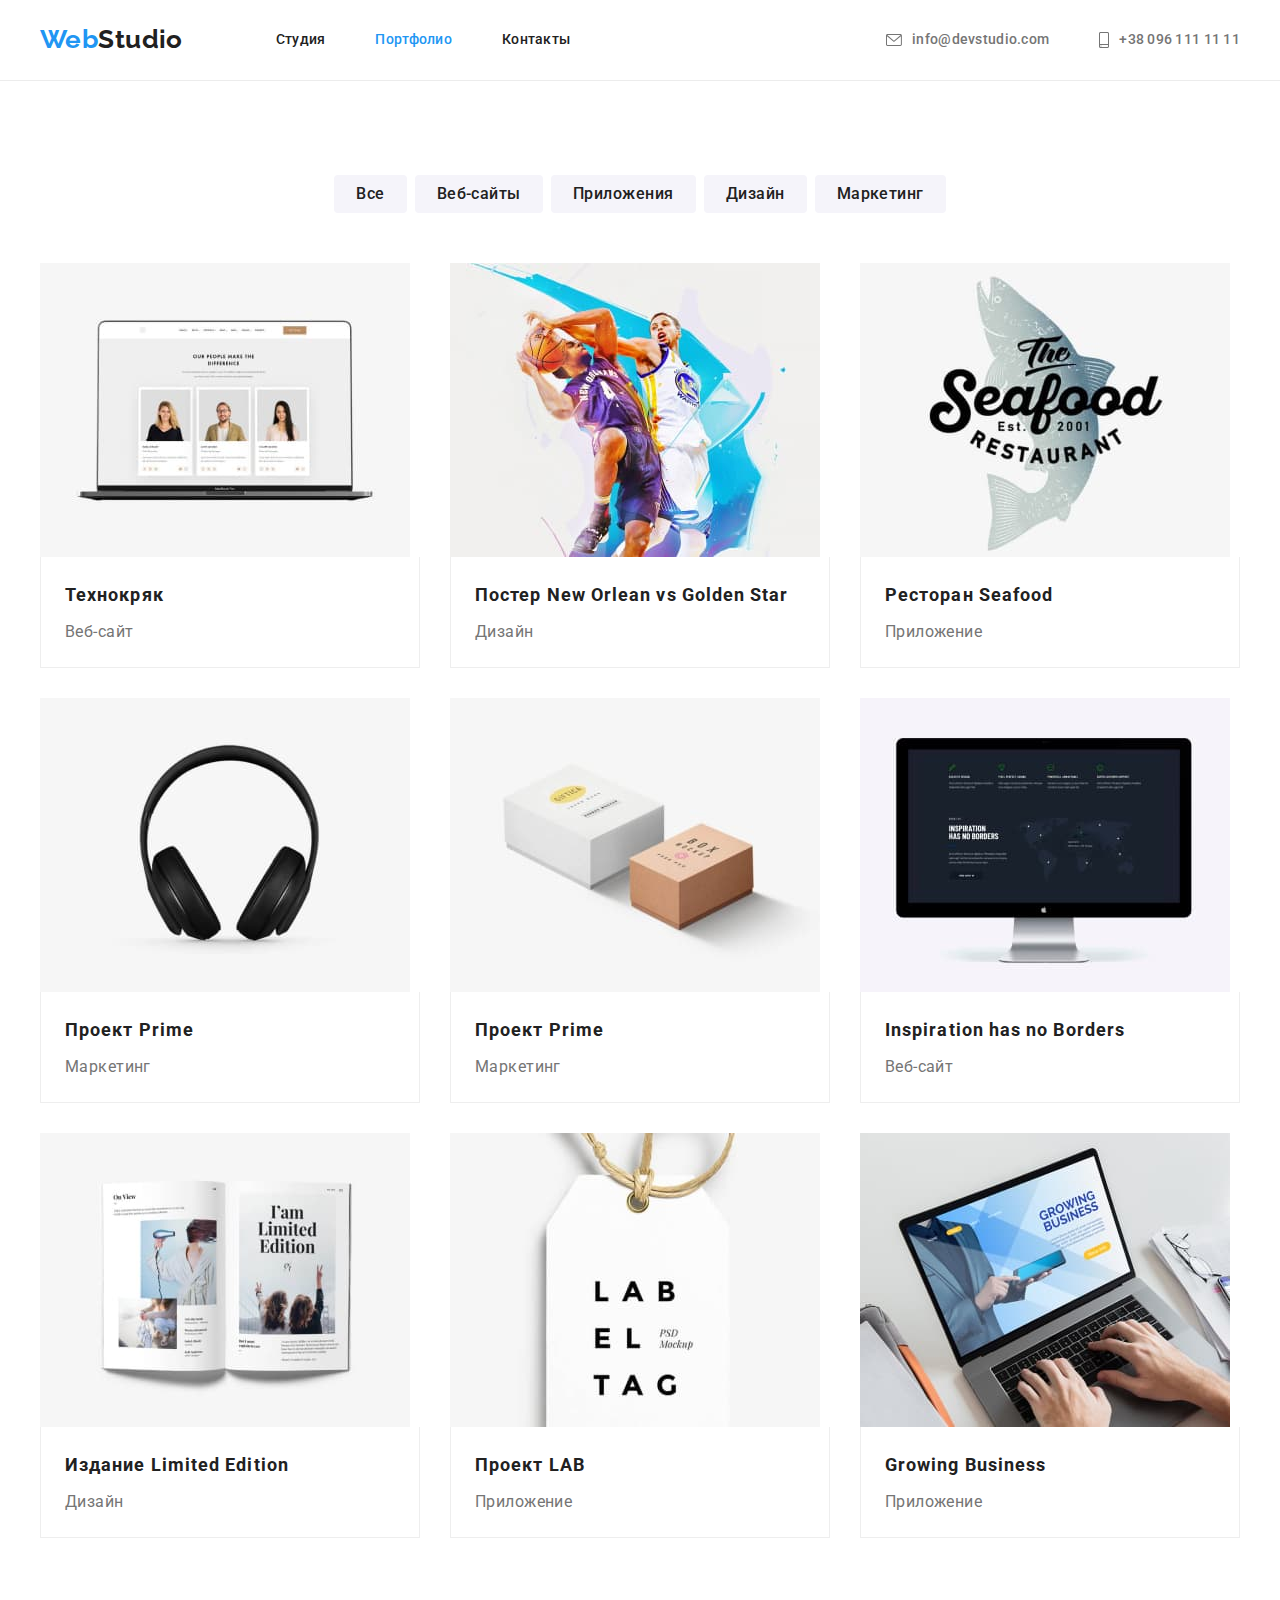
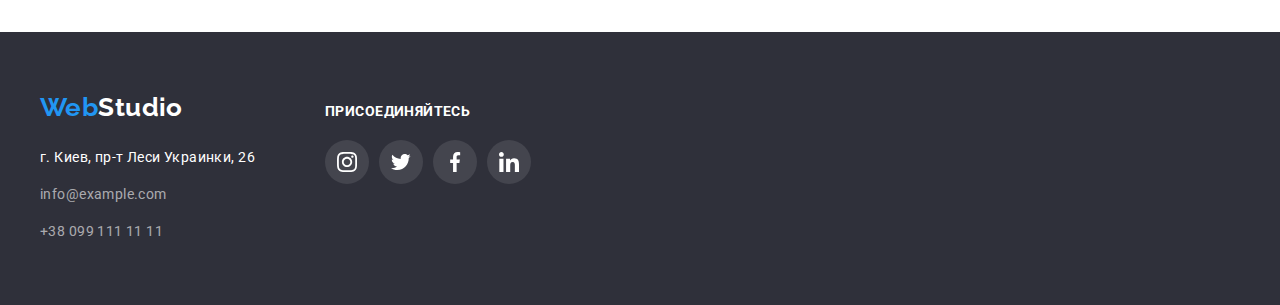
==== portfolio.html @ e96401ce "modal+" ====
<!DOCTYPE html>
<html lang="ru">
  <head>
    <meta charset="UTF-8" />
    <meta http-equiv="X-UA-Compatible" content="IE=edge" />
    <meta name="viewport" content="width=device-width, initial-scale=1.0" />
    <title>Студия</title>
    <link rel="preconnect" href="https://fonts.googleapis.com" />
    <link rel="preconnect" href="https://fonts.gstatic.com" crossorigin />
    <link
      href="https://fonts.googleapis.com/css2?family=Raleway:wght@700&family=Roboto:wght@400;500;700;900&display=swap"
      rel="stylesheet"
    />
    <link
      rel="stylesheet"
      href="https://cdnjs.cloudflare.com/ajax/libs/modern-normalize/1.1.0/modern-normalize.min.css"
      integrity="sha512-wpPYUAdjBVSE4KJnH1VR1HeZfpl1ub8YT/NKx4PuQ5NmX2tKuGu6U/JRp5y+Y8XG2tV+wKQpNHVUX03MfMFn9Q=="
      crossorigin="anonymous"
      referrerpolicy="no-referrer"
    />
    <link rel="stylesheet" href="./css/styles.css" />
  </head>
  <body>
    <!-- шапка сайта -->

    <header class="header">
      <div class="container">
        <nav class="main-nav">
          <a href="index.html" class="logo-header"
            >Web<span class="slogo">Studio</span></a
          >
          <ul class="site-nav">
            <li class="item">
              <a href="index.html" class="link">Студия</a>
            </li>
            <li class="item">
              <a href="portfolio.html" class="link current">Портфолио</a>
            </li>
            <li class="item"><a href="#" class="link">Контакты</a></li>
          </ul>
          <ul class="auth-nav">
            <li class="item">
              <a href="mailto:info@devstudio.com" class="link">
                <svg class="mail-icon" width="16" height="12">
                  <use href="./images/symbol-defs.svg#icon-mail"></use>
                </svg>
                info@devstudio.com</a
              >
            </li>
            <li class="item">
              <a href="tel:+380961111111" class="link">
                <svg class="phone-icon" width="10" height="16">
                  <use href="./images/symbol-defs.svg#icon-phone"></use>
                </svg>
                +38 096 111 11 11</a
              >
            </li>
          </ul>
        </nav>
      </div>
    </header>

    <main>
      <!-- первая секция -->
      <section class="section">
        <div class="container">
          <h1 hidden>Кнопки фильтра портфолио</h1>
          <ul class="button-list">
            <li class="button">
              <button type="button-title" class="button-title">Все</button>
            </li>
            <li class="button">
              <button type="button-title" class="button-title">
                Веб-сайты
              </button>
            </li>
            <li class="button">
              <button type="button-title" class="button-title">
                Приложения
              </button>
            </li>
            <li class="button">
              <button type="button-title" class="button-title">Дизайн</button>
            </li>
            <li class="button">
              <button type="button-title" class="button-title">
                Маркетинг
              </button>
            </li>
          </ul>

          <ul class="card-list">
            <li class="card">
              <a href="#" class="card-link">
                <img src="./images/p1.jpg" alt="Ноутбук" width="370" />
                <div class="card-block">
                  <h2 class="example-title">Технокряк</h2>
                  <p class="example-descritrion">Веб-сайт</p>
                </div></a
              >
            </li>
            <li class="card">
              <a href="#" class="card-link">
                <img src="./images/p2.jpg" alt="баскетболл" width="370" />
                <div class="card-block">
                  <h2 class="example-title">
                    Постер New Orlean vs Golden Star
                  </h2>
                  <p class="example-descritrion">Дизайн</p>
                </div></a
              >
            </li>
            <li class="card">
              <a href="#" class="card-link">
                <img src="./images/p3.jpg" alt="рыба" width="370" />
                <div class="card-block">
                  <h2 class="example-title">Ресторан Seafood</h2>
                  <p class="example-descritrion">Приложение</p>
                </div></a
              >
            </li>
            <li class="card">
              <a href="#" class="card-link">
                <img src="./images/p4.jpg" alt="наушники" width="370" />
                <div class="card-block">
                  <h2 class="example-title">Проект Prime</h2>
                  <p class="example-descritrion">Маркетинг</p>
                </div></a
              >
            </li>
            <li class="card">
              <a href="#" class="card-link">
                <img src="./images/p5.jpg" alt="коробки" width="370" />
                <div class="card-block">
                  <h2 class="example-title">Проект Prime</h2>
                  <p class="example-descritrion">Маркетинг</p>
                </div></a
              >
            </li>
            <li class="card">
              <a href="#" class="card-link">
                <img src="./images/p6.jpg" alt="моноблок" width="370" />
                <div class="card-block">
                  <h2 class="example-title">Inspiration has no Borders</h2>
                  <p class="example-descritrion">Веб-сайт</p>
                </div></a
              >
            </li>
            <li class="card">
              <a href="#" class="card-link">
                <img src="./images/p7.jpg" alt="книга" width="370" />
                <div class="card-block">
                  <h2 class="example-title">Издание Limited Edition</h2>
                  <p class="example-descritrion">Дизайн</p>
                </div></a
              >
            </li>
            <li class="card">
              <a href="#" class="card-link">
                <img src="./images/p8.jpg" alt="бирка" width="370" />
                <div class="card-block">
                  <h2 class="example-title">Проект LAB</h2>
                  <p class="example-descritrion">Приложение</p>
                </div></a
              >
            </li>
            <li class="card">
              <a href="#" class="card-link">
                <img src="./images/p9.jpg" alt="ноутбук" width="370" />
                <div class="card-block">
                  <h2 class="example-title">Growing Business</h2>
                  <p class="example-descritrion">Приложение</p>
                </div></a
              >
            </li>
          </ul>
        </div>
      </section>
    </main>
    <footer class="underground">
      <div class="container main-footer">
        <div class="main-adress">
          <a href="#" class="logo-footer"
            >Web<span class="slogo-footer">Studio</span></a
          >
          <address>
            <ul class="adress-list">
              <li class="footer-contact">
                <a
                  href="https://goo.gl/maps/kv4M4T3cow1a3KDr5"
                  class="footeradress"
                  >г. Киев, пр-т Леси Украинки, 26</a
                >
              </li>
              <li class="footer-contact">
                <a href="mailto:info@example.com" class="footermail"
                  >info@example.com</a
                >
              </li>
              <li class="footer-contact">
                <a href="tel:+380991111111" class="footerphone"
                  >+38 099 111 11 11</a
                >
              </li>
            </ul>
          </address>
        </div>
        <div class="social-link-footer">
          <h2 class="footer-social-title">присоединяйтесь</h2>
          <ul class="footer-social-list">
            <li class="footer-social-item">
              <a class="footer-social-link" href="#">
                <svg class="footer-social-icon" width="20" height="20">
                  <use href="./images/symbol-defs.svg#icon-insta"></use>
                </svg>
              </a>
            </li>
            <li class="footer-social-item">
              <a class="footer-social-link" href="#">
                <svg class="footer-social-icon" width="20" height="20">
                  <use href="./images/symbol-defs.svg#icon-twit"></use>
                </svg>
              </a>
            </li>
            <li class="footer-social-item">
              <a class="footer-social-link" href="#">
                <svg class="footer-social-icon" width="20" height="20">
                  <use href="./images/symbol-defs.svg#icon-face"></use>
                </svg>
              </a>
            </li>
            <li class="footer-social-item">
              <a class="footer-social-link" href="#">
                <svg class="footer-social-icon" width="20" height="20">
                  <use href="./images/symbol-defs.svg#icon-link"></use>
                </svg>
              </a>
            </li>
          </ul>
        </div>
      </div>
    </footer>
  </body>
</html>
---- css/styles.css ----
:root {
    --main-color: #757575;
    --sec-color: #212121;
    --accent-color: #2196F3;
    --white-color: #FFFFFF;
    --main-bg-color: #E5E5E5;
    --bc-team: #F5F4FA;
    --footer-contact: rgba(255, 255, 255, 0.6);
    --herofooter-back-color: #2F303A;
    --hero-bgc: #2F303A;
    --second-blue-color: #188CE8;
    --header-border-color: #ECECEC;
    --backdrop-color: rgba(0, 0, 0, 0.2);


}

body {

    background-color: var(--white-color);
    color: var(--main-color);
    font-family: Roboto, sans-serif;
    letter-spacing: 0.03em;
    font-size: 14px;
    margin: 0;
}


h1,
h2,
h3,
h4,
p,
ul {
    margin: 0;
    padding: 0;
}

img {
    display: block;
    max-width: 100%;
    height: auto;
}



.container {
    max-width: 1200px;
    margin-left: auto;
    margin-right: auto;
    /* outline: 1px solid red; */
    padding-left: 15px;
    padding-right: 15px;



}

/* header */

.main-nav {
    align-items: center;
    display: flex;
}

.header {
    border-bottom: 1px solid var(--header-border-color);

    margin-left: auto;
    margin-right: auto;

}

.logo-header {
    color: var(--accent-color);
    text-decoration: none;
    font-family: 'Raleway';
    font-weight: 700;
    font-size: 26px;
    line-height: 1.19;
    padding-top: 24px;
    padding-bottom: 25px;
}

.slogo {
    color: var(--sec-color);

    font-family: 'Raleway';
    font-weight: 700;
    font-size: 26px;
    line-height: 1.19px;
}

/* site navigation */
.site-nav {
    display: flex;
    list-style: none;
    margin-left: 93px;
    padding-left: 0;
}

.site-nav .link {
    display: block;
    padding-top: 32px;
    padding-bottom: 32px;

    color: var(--sec-color);
    text-decoration: none;
    font-weight: 500;
    line-height: 1.14;
    letter-spacing: 0.02em;

}

.site-nav .item+.item {
    margin-left: 50px;
}

.site-nav .link:hover,
.site-nav .link:focus {
    color: var(--accent-color);
}

.site-nav .link.current {
    color: var(--accent-color);
}

/* site authentication */
.auth-nav {
    display: flex;
    list-style: none;
    margin-left: auto;

}

.auth-nav .item+.item {
    margin-left: 50px;
}

.auth-nav .link {
    display: block;
    padding-top: 32px;
    padding-bottom: 32px;

    color: var(--main-color);
    text-decoration: none;
    font-weight: 500;
    line-height: 1.14;
    letter-spacing: 0.02em;
    display: flex;
    align-items: center;
    justify-content: center;
}

.mail-icon {
    margin-right: 10px;
    fill: currentColor;
}

.phone-icon {
    margin-right: 10px;
    fill: currentColor;

}

.auth-nav .link:hover,
.auth-nav .link:focus {
    color: var(--accent-color);
}

/* hero */
.hero {
    background-color: var(--hero-bgc);
    background-image: linear-gradient(rgba(47, 48, 58, 0.4), rgba(47, 48, 58, 0.4)), url("../images/heropic.jpg");
    padding-top: 200px;
    padding-bottom: 200px;
    text-align: center;
    max-width: 1600px;
    margin-left: auto;
    margin-right: auto;

}

.hero-title {
    color: var(--white-color);
    font-weight: 900;
    font-size: 44px;
    line-height: 1.36;
    letter-spacing: 0.06em;
    text-transform: uppercase;
    max-width: 696px;
    margin-bottom: 30px;
    margin-left: auto;
    margin-right: auto;
    text-align: center;


}

.hero-button {
    color: var(--white-color);
    background-color: var(--accent-color);
    font-weight: 700;
    font-size: 16px;
    line-height: 1.87;
    letter-spacing: 0.06em;
    cursor: pointer;
    padding-top: 10px;
    padding-bottom: 10px;
    padding-left: 32px;
    padding-right: 32px;
    border-radius: 4px;
    border: none;


}

.hero-button:hover,
.hero-button:focus {
    background-color: var(--second-blue-color);
}

/* sections h2 h3 */
.section {
    padding-top: 94px;
    padding-bottom: 94px;
}

.peculiarities-list:not(:last-child) {
    margin-right: 30px;
}

.peculiarities {
    display: flex;
    justify-content: center;
    padding-left: 0;


}

.peculiarities-picture {
    width: 270px;
    height: 120px;
    background-color: rgba(245, 244, 250, 1);
    border-radius: 4px;
    margin-bottom: 30px;
    display: flex;
    justify-content: center;
    align-items: center;
}

.recital {
    padding-bottom: 0;
}

.section-features {
    color: var(--sec-color);
    font-weight: 700;
    line-height: 1.14;
    text-transform: uppercase;
    font-size: inherit;
    margin-bottom: 10px;
    margin-top: 0;
}

.section .features-description {
    line-height: 1.71;
    margin-top: 0;

}

.peculiarities {
    list-style: none;
}

.peculiarities-block {
    display: flex;
    flex-direction: column;
    width: 270px;
}

/* од размеры */

.example-thumb {
    position: relative;
}

.example-block {
    position: absolute;
    bottom: 0;
    width: 100%;
    height: 70px;
    background-color: rgba(47, 48, 58, 0.8);
    padding-top: 27px;

}

.description {

    color: var(--white-color);
    font-weight: 700;
    line-height: 1.14;
    text-align: center;
    text-transform: uppercase;
    text-align: center;
}

.section-title {
    color: var(--sec-color);
    font-weight: 700;
    font-size: 36px;
    line-height: 1.16;
    text-align: center;
    margin-bottom: 50px;
}

.work-examples {
    list-style: none;
    display: flex;
    justify-content: space-between;
    padding-left: 0;
    align-items: center;
    padding-left: 0;

}

/* секция команды */
.section-team {
    background-color: var(--bc-team);
    max-width: 1600px;
    margin-left: auto;
    margin-right: auto;

}

.crew {
    background-color: var(--white-color);
    border-radius: 0px 0px 4px 4px;
    box-shadow: 0px 1px 3px rgba(0, 0, 0, 0.12),
        0px 1px 1px rgba(0, 0, 0, 0.14),
        0px 2px 1px rgba(0, 0, 0, 0.2);

}

.team-crew {
    list-style: none;
    display: flex;
    padding-left: 0;

}

.section-crew {
    color: var(--sec-color);
    font-weight: 700;
    font-size: 36px;
    line-height: 1.16;
    text-align: center;
    margin-bottom: 50px;

}

.section-team .crew-title {
    color: var(--sec-color);
    font-weight: 500;
    font-size: 16px;
    line-height: 1.18;
    text-align: center;
    margin-top: 30px;
    margin-bottom: 10px;
}

.section-team .crew-description {
    font-size: 16px;
    line-height: 1.18;
    text-align: center;
    margin-bottom: 16px;
}

.crew:not(:last-child) {
    margin-right: 30px;
}

.icon-media-list {
    display: flex;
    align-items: center;
    justify-content: center;
    margin-bottom: 30px;

}

.media-icons:not(:last-child) {
    margin-right: 10px;

}

.icon-media-list .media-icons {
    width: 44px;
    height: 44px;

    display: flex;
    align-items: center;
    justify-content: center;
    border-radius: 50%;
    color: rgba(175, 177, 184, 1);
}

.media-icons:hover,
.media-icons:focus {
    background-color: var(--accent-color);
    color: var(--white-color);
}

.media-icons .insta-icon {
    fill: currentColor;
}

/* loyal clients sections */
.section-loyal {
    color: var(--sec-color);
    font-weight: 700;
    font-size: 36px;
    line-height: 1.16;
    text-align: center;
    margin-bottom: 50px;

}

.loyal-list {
    display: flex;
    justify-content: center;
    list-style: none;
    text-align: center;

}

.loyal-list:hover,
.loyal-list:focus {
    color: var(--accent-color);
}

.loyal-link {
    width: 170px;
    height: 92px;
    border-radius: 4px;
    border: 1px solid #AFB1B8;
    display: flex;
    align-items: center;
    justify-content: center;

}

.loyal-list-item:not(:last-child) {
    margin-right: 30px;

}

.loyal-link .loyal-icon {
    fill: currentColor;
}

.loyal-link {
    color: rgba(175, 177, 184, 1);
}

.loyal-link:hover,
.loyal-link:focus {
    color: var(--accent-color);
    border: 1px solid var(--accent-color);

}

/* footer */
.underground {
    max-width: 1600px;
    margin-left: auto;
    margin-right: auto;
}

.footer-social-icon {
    fill: currentColor;

}

.footer-social-item:not(:last-child) {
    margin-right: 10px;
}


.footer-social-list {
    display: flex;
    list-style: none;
}

.footer-social-list .footer-social-link {

    transition: 250ms cubic-bezier(0.4, 0, 0.2, 1);

    width: 44px;
    height: 44px;
    background-color: rgba(255, 255, 255, 0.1);
    display: flex;

    align-items: center;
    justify-content: center;
    border-radius: 50%;
    color: var(--white-color);
    max-width: 1600px;

}

.footer-social-link:hover {
    background-color: var(--accent-color);

}

.footer-social-title {
    font-weight: 700;
    font-size: 14px;
    line-height: 1.14;
    text-transform: uppercase;
    color: var(--white-color);
    margin-bottom: 20px;
}

.main-adress {
    margin-right: 70px;
}

.main-footer {
    display: flex;
    align-items: baseline;
}

.underground {
    padding: 60px 0;
}

.logo-footer {
    color: var(--accent-color);
    text-decoration: none;
    font-family: 'Raleway';
    font-weight: 700;
    font-size: 26px;
    line-height: 1.19;


}

.footer-contact:not(:first-child) {
    margin-top: 9px;
}

.adress-list {
    list-style: none;
    line-height: 1.71;
    margin-top: 20px;

}

.slogo-footer {
    color: var(--white-color);
}


.footer-contact .footeradress {
    color: var(--white-color);
    line-height: 2;
    text-decoration: none;
    font-style: normal;
}

.footeradress:hover,
.footeradress:focus {
    color: var(--accent-color);
}

.footer-contact .footermail {
    line-height: 2;
    text-decoration: none;
    color: var(--footer-contact);
    font-style: normal;
}

.footermail:hover,
.footermail:focus {
    color: var(--accent-color);
}

.footer-contact .footerphone {
    color: var(--footer-contact);
    line-height: 2;
    text-decoration: none;
    font-style: normal;
}

.footerphone:hover,
.footerphone:focus {
    color: var(--accent-color);
}

.underground {
    background-color: var(--hero-bgc);
}

/* portfolio */

.button-list .button+.button {
    margin-left: 8px;

}

.button-list .button-title {
    color: var(--sec-color);
    background-color: var(--bc-team);
    font-family: 'Roboto';
    font-style: normal;
    font-weight: 500;
    font-size: 16px;
    line-height: 1.62;
    text-align: center;
    cursor: pointer;
    border-radius: 4px;
    padding-top: 6px;
    padding-bottom: 6px;
    padding-left: 22px;
    padding-right: 22px;
    letter-spacing: 0.03em;
    border: none;
}

.button-list {
    justify-content: center;
    list-style: none;
    display: flex;
    padding-left: 0;
    margin-bottom: 50px;
}

.button-list .button-title:hover,
.button-list .button-title:focus {
    background-color: var(--accent-color);
    color: var(--white-color);
}

/* examples */

.example-title {
    color: var(--sec-color);
    font-weight: 700;
    font-size: 18px;
    line-height: 2;
    letter-spacing: 0.06em;
    margin-bottom: 4px;
}

.example-descritrion {
    font-size: 16px;
    line-height: 1.87;
    color: var(--main-color)
}

.card-list {
    background-color: var(--white-color);
    list-style: none;
    /* border: 1px solid #EEEEEE; */
}

.card-link {
    text-decoration: none;
}

.card-list {
    display: flex;
    flex-wrap: wrap;
    margin-left: -30px;
    margin-top: -30px;

}

.card {
    flex-basis: calc((100% - 90px) / 3);
    margin-left: 30px;
    margin-top: 30px;

}

.card-block {
    padding: 20px 24px;
    border-left: 1px solid #EEEEEE;
    border-right: 1px solid #EEEEEE;
    border-bottom: 1px solid #EEEEEE;
}

.card-link:hover,
.card-link:focus {
    display: block;
    box-shadow: 0px 1px 1px rgba(0, 0, 0, 0.12),
        0px 4px 4px rgba(0, 0, 0, 0.06),
        1px 4px 6px rgba(0, 0, 0, 0.16);
}


/* MODAL WINDOW */

.backdrop {
    position: fixed;
    top: 0;
    left: 0;
    width: 100%;
    height: 100%;
    background-color: var(--backdrop-color);
}

.backdrop.is-hidden {
    opacity: 0;
    pointer-events: none;
}

.modal {
    position: absolute;

    width: 528px;
    height: 581px;

    background-image: url("./images/pg.png");
    border-radius: 4px;
    box-shadow: 0px 1px 3px rgba(0, 0, 0, 0.12), 0px 1px 1px rgba(0, 0, 0, 0.14), 0px 2px 1px rgba(0, 0, 0, 0.2);

    top: 50%;
    left: 50%;
    transform: translate(-50%, -50%);

}

.modal-close {
    position: absolute;
    top: 8px;
    right: 8px;

    display: flex;
    justify-content: center;
    align-items: center;
    padding: 0;

    width: 30px;
    height: 30px;
    border-radius: 50%;

    background: var(--white-color);
    border: 1px solid rgba(0, 0, 0, 0.1);
    cursor: pointer;
}
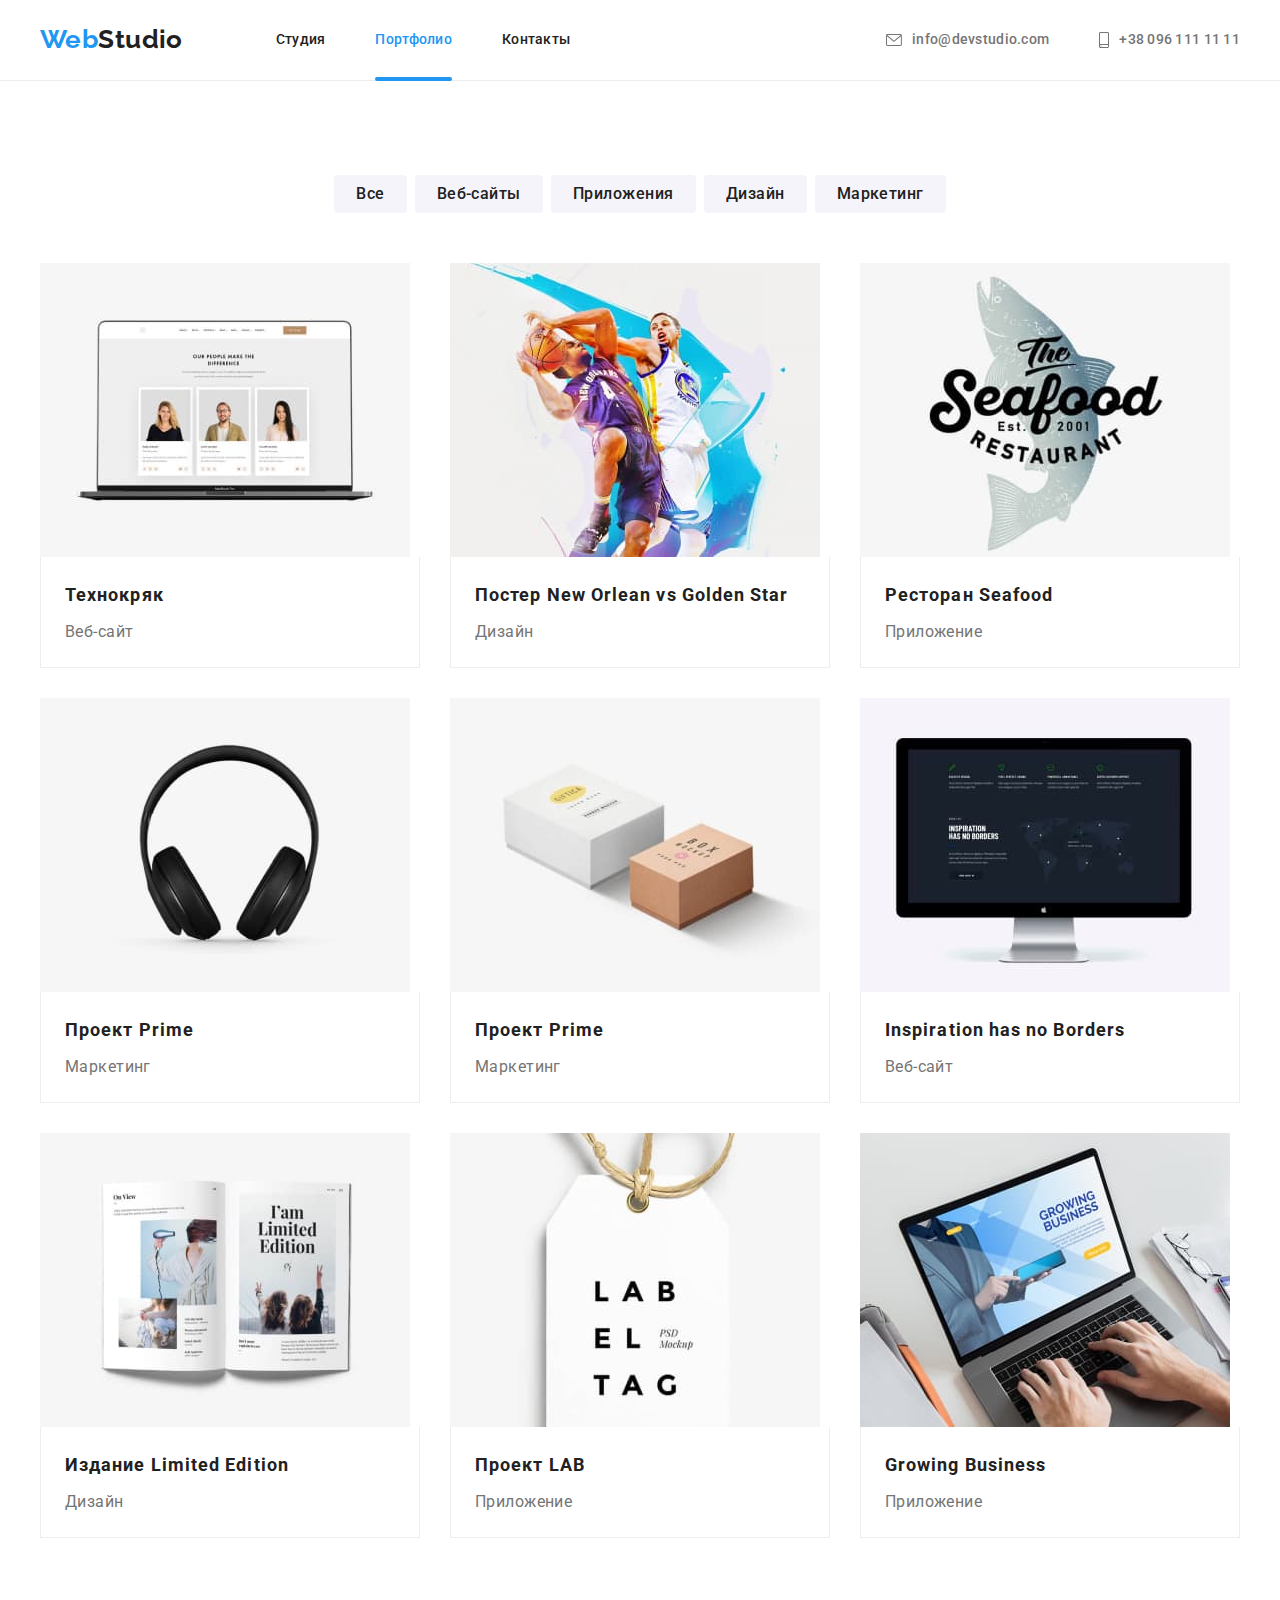
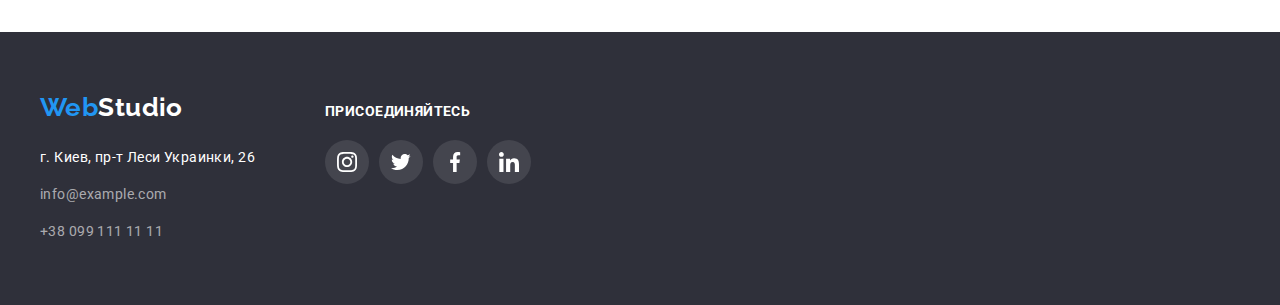
==== commit 47acc27c: "update minors errors" ====
--- a/portfolio.html
+++ b/portfolio.html
@@ -67,109 +67,238 @@
           <h1 hidden>Кнопки фильтра портфолио</h1>
           <ul class="button-list">
             <li class="button">
-              <button type="button-title" class="button-title">Все</button>
-            </li>
-            <li class="button">
-              <button type="button-title" class="button-title">
-                Веб-сайты
-              </button>
-            </li>
-            <li class="button">
-              <button type="button-title" class="button-title">
-                Приложения
-              </button>
-            </li>
-            <li class="button">
-              <button type="button-title" class="button-title">Дизайн</button>
-            </li>
-            <li class="button">
-              <button type="button-title" class="button-title">
-                Маркетинг
-              </button>
+              <button type="button" class="button-title">Все</button>
+            </li>
+            <li class="button">
+              <button type="button" class="button-title">Веб-сайты</button>
+            </li>
+            <li class="button">
+              <button type="button" class="button-title">Приложения</button>
+            </li>
+            <li class="button">
+              <button type="button" class="button-title">Дизайн</button>
+            </li>
+            <li class="button">
+              <button type="button" class="button-title">Маркетинг</button>
             </li>
           </ul>
 
           <ul class="card-list">
             <li class="card">
               <a href="#" class="card-link">
-                <img src="./images/p1.jpg" alt="Ноутбук" width="370" />
-                <div class="card-block">
-                  <h2 class="example-title">Технокряк</h2>
-                  <p class="example-descritrion">Веб-сайт</p>
-                </div></a
-              >
-            </li>
-            <li class="card">
-              <a href="#" class="card-link">
-                <img src="./images/p2.jpg" alt="баскетболл" width="370" />
-                <div class="card-block">
-                  <h2 class="example-title">
-                    Постер New Orlean vs Golden Star
-                  </h2>
-                  <p class="example-descritrion">Дизайн</p>
-                </div></a
-              >
-            </li>
-            <li class="card">
-              <a href="#" class="card-link">
-                <img src="./images/p3.jpg" alt="рыба" width="370" />
-                <div class="card-block">
-                  <h2 class="example-title">Ресторан Seafood</h2>
-                  <p class="example-descritrion">Приложение</p>
-                </div></a
-              >
-            </li>
-            <li class="card">
-              <a href="#" class="card-link">
-                <img src="./images/p4.jpg" alt="наушники" width="370" />
-                <div class="card-block">
-                  <h2 class="example-title">Проект Prime</h2>
-                  <p class="example-descritrion">Маркетинг</p>
-                </div></a
-              >
-            </li>
-            <li class="card">
-              <a href="#" class="card-link">
-                <img src="./images/p5.jpg" alt="коробки" width="370" />
-                <div class="card-block">
-                  <h2 class="example-title">Проект Prime</h2>
-                  <p class="example-descritrion">Маркетинг</p>
-                </div></a
-              >
-            </li>
-            <li class="card">
-              <a href="#" class="card-link">
-                <img src="./images/p6.jpg" alt="моноблок" width="370" />
-                <div class="card-block">
-                  <h2 class="example-title">Inspiration has no Borders</h2>
-                  <p class="example-descritrion">Веб-сайт</p>
-                </div></a
-              >
-            </li>
-            <li class="card">
-              <a href="#" class="card-link">
-                <img src="./images/p7.jpg" alt="книга" width="370" />
-                <div class="card-block">
-                  <h2 class="example-title">Издание Limited Edition</h2>
-                  <p class="example-descritrion">Дизайн</p>
-                </div></a
-              >
-            </li>
-            <li class="card">
-              <a href="#" class="card-link">
-                <img src="./images/p8.jpg" alt="бирка" width="370" />
-                <div class="card-block">
-                  <h2 class="example-title">Проект LAB</h2>
-                  <p class="example-descritrion">Приложение</p>
-                </div></a
-              >
-            </li>
-            <li class="card">
-              <a href="#" class="card-link">
-                <img src="./images/p9.jpg" alt="ноутбук" width="370" />
-                <div class="card-block">
-                  <h2 class="example-title">Growing Business</h2>
-                  <p class="example-descritrion">Приложение</p>
+                <div class="card-box">
+                  <div class="card-thumb">
+                    <img
+                      src="./images/p1.jpg"
+                      alt="Ноутбук"
+                      width="370"
+                      height="294"
+                    />
+                    <p class="card-overlay">
+                      Ресурс предлагает комплексные предложения с разным уровнем
+                      функционала и сервисов. Все это позволит посетителю
+                      получить исчерпывающие сведения о компании или частном
+                      лице.
+                    </p>
+                  </div>
+                  <div class="card-block">
+                    <h2 class="example-title">Технокряк</h2>
+                    <p class="example-descritrion">Веб-сайт</p>
+                  </div>
+                </div></a
+              >
+            </li>
+            <li class="card">
+              <a href="#" class="card-link">
+                <div class="card-box">
+                  <div class="card-thumb">
+                    <img
+                      src="./images/p2.jpg"
+                      alt="баскетболл"
+                      width="370"
+                      height="294"
+                    />
+                    <p class="card-overlay">
+                      Ресурс предлагает комплексные предложения с разным уровнем
+                      функционала и сервисов. Все это позволит посетителю
+                      получить исчерпывающие сведения о компании или частном
+                      лице.
+                    </p>
+                  </div>
+                  <div class="card-block">
+                    <h2 class="example-title">
+                      Постер New Orlean vs Golden Star
+                    </h2>
+                    <p class="example-descritrion">Дизайн</p>
+                  </div>
+                </div></a
+              >
+            </li>
+            <li class="card">
+              <a href="#" class="card-link">
+                <div class="card-box">
+                  <div class="card-thumb">
+                    <img
+                      src="./images/p3.jpg"
+                      alt="рыба"
+                      width="370"
+                      height="294"
+                    />
+                    <p class="card-overlay">
+                      Ресурс предлагает комплексные предложения с разным уровнем
+                      функционала и сервисов. Все это позволит посетителю
+                      получить исчерпывающие сведения о компании или частном
+                      лице.
+                    </p>
+                  </div>
+                  <div class="card-block">
+                    <h2 class="example-title">Ресторан Seafood</h2>
+                    <p class="example-descritrion">Приложение</p>
+                  </div>
+                </div>
+              </a>
+            </li>
+            <li class="card">
+              <a href="#" class="card-link">
+                <div class="card-box">
+                  <div class="card-thumb">
+                    <img
+                      src="./images/p4.jpg"
+                      alt="наушники"
+                      width="370"
+                      height="294"
+                    />
+                    <p class="card-overlay">
+                      Ресурс предлагает комплексные предложения с разным уровнем
+                      функционала и сервисов. Все это позволит посетителю
+                      получить исчерпывающие сведения о компании или частном
+                      лице.
+                    </p>
+                  </div>
+                  <div class="card-block">
+                    <h2 class="example-title">Проект Prime</h2>
+                    <p class="example-descritrion">Маркетинг</p>
+                  </div>
+                </div></a
+              >
+            </li>
+            <li class="card">
+              <a href="#" class="card-link">
+                <div class="card-box">
+                  <div class="card-thumb">
+                    <img
+                      src="./images/p5.jpg"
+                      alt="коробки"
+                      width="370"
+                      height="294"
+                    />
+                    <p class="card-overlay">
+                      Ресурс предлагает комплексные предложения с разным уровнем
+                      функционала и сервисов. Все это позволит посетителю
+                      получить исчерпывающие сведения о компании или частном
+                      лице.
+                    </p>
+                  </div>
+                  <div class="card-block">
+                    <h2 class="example-title">Проект Prime</h2>
+                    <p class="example-descritrion">Маркетинг</p>
+                  </div>
+                </div></a
+              >
+            </li>
+            <li class="card">
+              <a href="#" class="card-link">
+                <div class="card-box">
+                  <div class="card-thumb">
+                    <img
+                      src="./images/p6.jpg"
+                      alt="моноблок"
+                      width="370"
+                      height="294"
+                    />
+                    <p class="card-overlay">
+                      Ресурс предлагает комплексные предложения с разным уровнем
+                      функционала и сервисов. Все это позволит посетителю
+                      получить исчерпывающие сведения о компании или частном
+                      лице.
+                    </p>
+                  </div>
+                  <div class="card-block">
+                    <h2 class="example-title">Inspiration has no Borders</h2>
+                    <p class="example-descritrion">Веб-сайт</p>
+                  </div>
+                </div></a
+              >
+            </li>
+            <li class="card">
+              <a href="#" class="card-link">
+                <div class="card-box">
+                  <div class="card-thumb">
+                    <img
+                      src="./images/p7.jpg"
+                      alt="книга"
+                      width="370"
+                      height="294"
+                    />
+                    <p class="card-overlay">
+                      Ресурс предлагает комплексные предложения с разным уровнем
+                      функционала и сервисов. Все это позволит посетителю
+                      получить исчерпывающие сведения о компании или частном
+                      лице.
+                    </p>
+                  </div>
+                  <div class="card-block">
+                    <h2 class="example-title">Издание Limited Edition</h2>
+                    <p class="example-descritrion">Дизайн</p>
+                  </div>
+                </div></a
+              >
+            </li>
+            <li class="card">
+              <a href="#" class="card-link">
+                <div class="card-box">
+                  <div class="card-thumb">
+                    <img
+                      src="./images/p8.jpg"
+                      alt="бирка"
+                      width="370"
+                      height="294"
+                    />
+                    <p class="card-overlay">
+                      Ресурс предлагает комплексные предложения с разным уровнем
+                      функционала и сервисов. Все это позволит посетителю
+                      получить исчерпывающие сведения о компании или частном
+                      лице.
+                    </p>
+                  </div>
+                  <div class="card-block">
+                    <h2 class="example-title">Проект LAB</h2>
+                    <p class="example-descritrion">Приложение</p>
+                  </div>
+                </div></a
+              >
+            </li>
+            <li class="card">
+              <a href="#" class="card-link">
+                <div class="card-box">
+                  <div class="card-thumb">
+                    <img
+                      src="./images/p9.jpg"
+                      alt="ноутбук"
+                      width="370"
+                      height="294"
+                    />
+                    <p class="card-overlay">
+                      Ресурс предлагает комплексные предложения с разным уровнем
+                      функционала и сервисов. Все это позволит посетителю
+                      получить исчерпывающие сведения о компании или частном
+                      лице.
+                    </p>
+                  </div>
+                  <div class="card-block">
+                    <h2 class="example-title">Growing Business</h2>
+                    <p class="example-descritrion">Приложение</p>
+                  </div>
                 </div></a
               >
             </li>
--- a/css/styles.css
+++ b/css/styles.css
@@ -109,8 +109,25 @@
     font-weight: 500;
     line-height: 1.14;
     letter-spacing: 0.02em;
-
-}
+    transition: color 250ms cubic-bezier(0.4, 0, 0.2, 1);
+}
+.site-nav .current{
+    color: var(--accent-color);
+    position: relative;
+
+}
+.site-nav .current::after{
+    content: '';
+    position: absolute;
+    left: 0;
+    bottom: -1px;
+    width: 100%;
+    height: 4px;
+    background: var(--accent-color);
+    border-radius: 2px;
+}
+
+
 
 .site-nav .item+.item {
     margin-left: 50px;
@@ -150,6 +167,8 @@
     display: flex;
     align-items: center;
     justify-content: center;
+    transition: color 250ms cubic-bezier(0.4, 0, 0.2, 1);
+
 }
 
 .mail-icon {
@@ -211,6 +230,7 @@
     padding-right: 32px;
     border-radius: 4px;
     border: none;
+    transition: background-color 250ms cubic-bezier(0.4, 0, 0.2, 1);
 
 
 }
@@ -285,24 +305,22 @@
     position: relative;
 }
 
-.example-block {
+.description {
     position: absolute;
-    bottom: 0;
-    width: 100%;
-    height: 70px;
-    background-color: rgba(47, 48, 58, 0.8);
-    padding-top: 27px;
-
-}
-
-.description {
+        bottom: 0;
+        width: 100%;
+        height: 70px;
+        background-color: rgba(47, 48, 58, 0.8);
+        display: flex;
+        justify-content: center;
+        align-items: center;
 
     color: var(--white-color);
     font-weight: 700;
     line-height: 1.14;
-    text-align: center;
+    
     text-transform: uppercase;
-    text-align: center;
+    
 }
 
 .section-title {
@@ -402,6 +420,8 @@
     justify-content: center;
     border-radius: 50%;
     color: rgba(175, 177, 184, 1);
+    transition: color 250ms cubic-bezier(0.4, 0, 0.2, 1),
+        background-color 250ms cubic-bezier(0.4, 0, 0.2, 1);
 }
 
 .media-icons:hover,
@@ -446,6 +466,9 @@
     display: flex;
     align-items: center;
     justify-content: center;
+    transition:color 250ms cubic-bezier(0.4, 0, 0.2, 1),
+        background-color 250ms cubic-bezier(0.4, 0, 0.2, 1);
+    
 
 }
 
@@ -456,6 +479,7 @@
 
 .loyal-link .loyal-icon {
     fill: currentColor;
+    
 }
 
 .loyal-link {
@@ -478,6 +502,7 @@
 
 .footer-social-icon {
     fill: currentColor;
+   
 
 }
 
@@ -493,7 +518,8 @@
 
 .footer-social-list .footer-social-link {
 
-    transition: 250ms cubic-bezier(0.4, 0, 0.2, 1);
+    transition: background-color 250ms cubic-bezier(0.4, 0, 0.2, 1);
+            
 
     width: 44px;
     height: 44px;
@@ -554,6 +580,7 @@
     list-style: none;
     line-height: 1.71;
     margin-top: 20px;
+    
 
 }
 
@@ -567,6 +594,7 @@
     line-height: 2;
     text-decoration: none;
     font-style: normal;
+    transition: color 250ms cubic-bezier(0.4, 0, 0.2, 1);
 }
 
 .footeradress:hover,
@@ -579,6 +607,7 @@
     text-decoration: none;
     color: var(--footer-contact);
     font-style: normal;
+    transition: color 250ms cubic-bezier(0.4, 0, 0.2, 1);
 }
 
 .footermail:hover,
@@ -591,6 +620,7 @@
     line-height: 2;
     text-decoration: none;
     font-style: normal;
+    transition: color 250ms cubic-bezier(0.4, 0, 0.2, 1);
 }
 
 .footerphone:hover,
@@ -626,6 +656,8 @@
     padding-right: 22px;
     letter-spacing: 0.03em;
     border: none;
+    transition: color 250ms cubic-bezier(0.4, 0, 0.2, 1),
+            background-color 250ms cubic-bezier(0.4, 0, 0.2, 1);
 }
 
 .button-list {
@@ -667,6 +699,7 @@
 
 .card-link {
     text-decoration: none;
+    transition: box-shadow 250ms cubic-bezier(0.4, 0, 0.2, 1);
 }
 
 .card-list {
@@ -681,6 +714,7 @@
     flex-basis: calc((100% - 90px) / 3);
     margin-left: 30px;
     margin-top: 30px;
+    
 
 }
 
@@ -698,7 +732,30 @@
         0px 4px 4px rgba(0, 0, 0, 0.06),
         1px 4px 6px rgba(0, 0, 0, 0.16);
 }
-
+.card-thumb{
+    position: relative;
+    overflow: hidden;
+}
+.card-overlay{
+    position: absolute;
+    top:0;
+    left:0;
+    width: 100%;
+    height: 100%;
+    background-color: rgba(33, 150, 243, 0.9);
+    transform: translatey(100%);
+    transition: transform 250ms cubic-bezier(0.4, 0, 0.2, 1);
+    padding: 63px 24px;
+    font-size: 18px;
+    line-height: 1.55;
+    color: var(--white-color);
+    
+
+}
+.card-box:hover .card-overlay{
+    transform: translatey(0);
+
+}
 
 /* MODAL WINDOW */
 
@@ -709,6 +766,7 @@
     width: 100%;
     height: 100%;
     background-color: var(--backdrop-color);
+    transition: opacity 250ms cubic-bezier(0.4, 0, 0.2, 1), visibility 250ms cubic-bezier(0.4, 0, 0.2, 1);
 }
 
 .backdrop.is-hidden {
@@ -718,11 +776,11 @@
 
 .modal {
     position: absolute;
-
+    background-color: var(--white-color);
     width: 528px;
     height: 581px;
-
-    background-image: url("./images/pg.png");
+    
+
     border-radius: 4px;
     box-shadow: 0px 1px 3px rgba(0, 0, 0, 0.12), 0px 1px 1px rgba(0, 0, 0, 0.14), 0px 2px 1px rgba(0, 0, 0, 0.2);
 
@@ -749,4 +807,12 @@
     background: var(--white-color);
     border: 1px solid rgba(0, 0, 0, 0.1);
     cursor: pointer;
+   
+}
+.close-icon:hover{
+    fill: var(--accent-color);
+    transition: fill 250ms cubic-bezier(0.4, 0, 0.2, 1);
+}
+.close-icon{
+    transition: fill 250ms cubic-bezier(0.4, 0, 0.2, 1);
 }